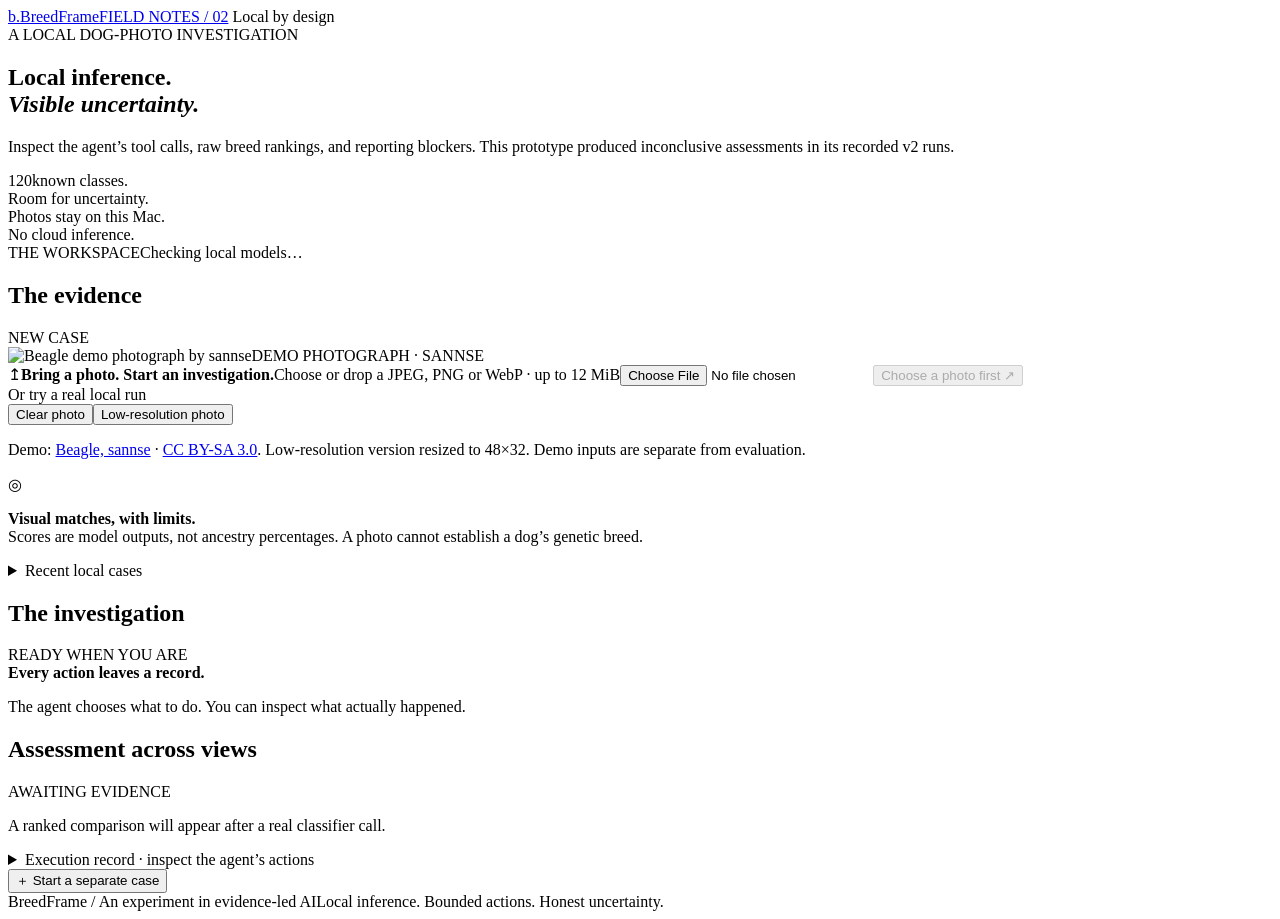
==== breedframe/static/index.html @ 38f60387 "Publish BreedFrame prototype and experimentation findings" ====
<!doctype html>
<html lang="en">
<head>
  <meta charset="utf-8"><meta name="viewport" content="width=device-width, initial-scale=1">
  <title>BreedFrame · A closer look</title>
  <link rel="stylesheet" href="/static/style.css"><script defer src="/static/app.js"></script>
</head>
<body>
  <header class="topbar"><a class="brand" href="/"><span class="brandmark">b.</span>BreedFrame<span class="version">FIELD NOTES / 02</span></a><span class="local-pill"><span class="dot"></span> Local by design</span></header>
  <main>
    <section class="intro"><div><div class="eyebrow">A LOCAL DOG-PHOTO INVESTIGATION</div><h1>Local inference.<br><em>Visible uncertainty.</em></h1><p>Inspect the agent’s tool calls, raw breed rankings, and reporting blockers. This prototype produced inconclusive assessments in its recorded v2 runs.</p></div><div class="intro-note"><span class="note-number">120</span><span>known classes.<br>Room for uncertainty.</span><div class="tiny-rule"></div><span class="small">Photos stay on this Mac.<br>No cloud inference.</span></div></section>
    <div class="workspace-label"><span>THE WORKSPACE</span><span id="runtime">Checking local models…</span></div>
    <div id="error" class="error" role="alert" hidden></div>
    <section class="workspace">
      <aside class="left-column">
        <div class="panel photo-panel"><div class="panel-heading"><h2>The evidence</h2><span class="tag" id="photo-count">NEW CASE</span></div>
          <div id="photo-stage" class="photo-stage"><img src="/api/demo-image" alt="Beagle demo photograph by sannse"><span class="image-caption">DEMO PHOTOGRAPH · SANNSE</span></div>
          <div id="thumbnails" class="thumbnails"></div>
          <form id="upload-form"><label id="drop-zone" class="drop-zone" for="photo-input"><span class="upload-icon">↥</span><strong id="upload-label">Bring a photo. Start an investigation.</strong><span>Choose or drop a JPEG, PNG or WebP · up to 12 MiB</span><input id="photo-input" type="file" accept="image/jpeg,image/png,image/webp"></label><button id="upload-button" class="button primary" type="submit" disabled>Choose a photo first <span>↗</span></button></form>
          <div class="demo-row"><span>Or try a real local run</span><div><button id="demo-clear" class="button small-button">Clear photo</button><button id="demo-small" class="button small-button">Low-resolution photo</button></div></div>
          <button id="demo-resume" class="button primary" hidden>Add the full-resolution demo photo ↗</button><p class="attribution">Demo: <a href="https://commons.wikimedia.org/wiki/File:Beagle_600.jpg" target="_blank" rel="noreferrer">Beagle, sannse</a> · <a href="https://creativecommons.org/licenses/by-sa/3.0/" target="_blank" rel="noreferrer">CC BY-SA 3.0</a>. Low-resolution version resized to 48×32. Demo inputs are separate from evaluation.</p>
        </div>
        <details id="region-editor" class="panel region-editor" hidden><summary>Select a dog region</summary><p>Draw a box around the dog, including its face and body. This is your selection; BreedFrame has no dog detector.</p><canvas id="region-canvas" aria-label="Draw a dog region or enter its bounds below"></canvas><div class="region-fields"><label>Left %<input id="region-left" type="number" min="0" max="100" value="0"></label><label>Top %<input id="region-top" type="number" min="0" max="100" value="0"></label><label>Right %<input id="region-right" type="number" min="0" max="100" value="100"></label><label>Bottom %<input id="region-bottom" type="number" min="0" max="100" value="100"></label></div><button id="region-save" class="button primary">Analyze selected region</button><p id="region-note" class="small">One region per photo. Uses the remaining action budget.</p></details><div class="privacy-note"><span>◎</span><p><strong>Visual matches, with limits.</strong><br>Scores are model outputs, not ancestry percentages. A photo cannot establish a dog’s genetic breed.</p></div>
        <details class="history"><summary>Recent local cases</summary><div id="case-list"></div></details>
      </aside>
      <div class="right-column">
<div class="panel investigation"><div class="panel-heading"><h2>The investigation</h2><span id="status" class="tag">READY WHEN YOU ARE</span></div>
          <div class="status-line"><span id="status-dot" class="large-dot"></span><div><strong id="status-title">Every action leaves a record.</strong><p id="status-detail">The agent chooses what to do. You can inspect what actually happened.</p></div></div>
          </div>
        <div id="request-panel" class="request-panel" hidden><span class="eyebrow">WAITING FOR YOUR INPUT</span><h2>Another view could help.</h2><p id="request-text"></p><p id="request-why"></p><button id="focus-upload" class="button small-button">Choose a follow-up photo ↥</button><span class="small">The case is paused. Prior observations stay with it.</span></div>
        <div class="panel results-panel"><div class="panel-heading"><h2 id="results-title">Assessment across views</h2><span class="tag" id="result-tag">AWAITING EVIDENCE</span></div><p id="report-intro" class="subtle">A ranked comparison will appear after a real classifier call.</p><div id="candidates"></div><div id="comparison-views" class="comparison-views"></div><p id="change" class="change" hidden></p><div id="uncertainty" class="uncertainty" hidden></div><details id="ranking-history" hidden><summary>Ranking history across photos</summary><div id="ranking-rows"></div></details><div id="baseline-area" hidden><button id="baseline-button" class="text-button">Compare with direct classification ↗</button><div id="baseline-result"></div></div></div>
<details id="execution-details" class="execution-details"><summary>Execution record · inspect the agent’s actions</summary>        <div class="panel investigation"><div class="panel-heading"><h2>Action trace</h2></div><div class="flow"><span>OBSERVE</span><b>→</b><span>CHOOSE</span><b>→</b><span>CALL A TOOL</span><b>→</b><span>REASSESS</span></div>
          <div id="trace" class="trace"><div class="empty-trace"><span>01</span><div><strong>Your investigation begins with a photo.</strong><p>Tool results will appear here as the local agent works. No prerecorded activity.</p></div></div></div>
          <div class="trace-footer"><span id="budget">Up to 6 actions per photo</span><span id="duration">Qwen3 4B + ViT</span></div>
        </div>
</details>
        <div class="panel management"><button id="cancel-case" class="button small-button" hidden>Cancel investigation</button><button id="retry-case" class="button small-button" hidden>Retry remaining actions</button><button id="finish-partial" class="button small-button" hidden>I can’t provide another photo</button><a id="report-export" class="text-button" hidden>Download assessment ↓</a><button id="delete-case" class="text-button" hidden>Delete this case</button><p id="cancel-note" class="small" hidden>Cancellation waits for the current bounded call to return. Completed observations stay in the case.</p></div><div class="case-controls"><button id="new-case" class="text-button">＋ Start a separate case</button><a id="export" class="text-button" hidden>Open execution record ↗</a></div>
      </div>
    </section>
    <footer><span>BreedFrame / An experiment in evidence-led AI</span><span>Local inference. Bounded actions. Honest uncertainty.</span></footer>
  </main>
</body>
</html>
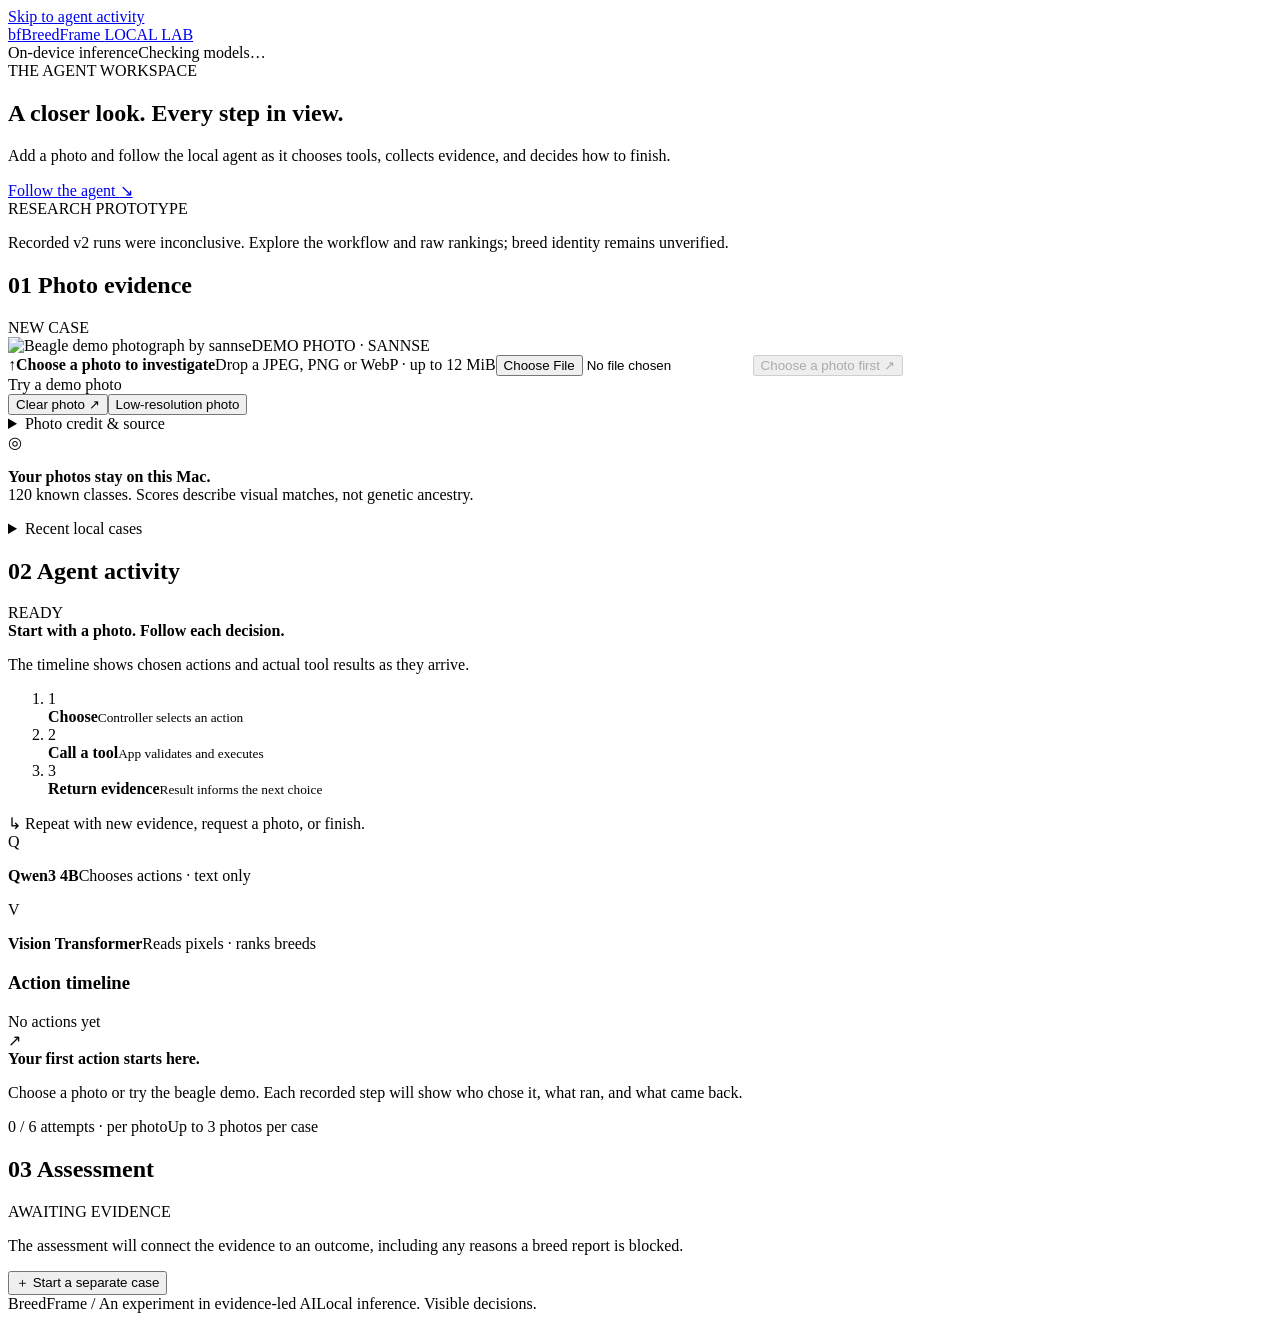
==== commit 6754ba46: "Restore classifier inference and refresh the agent workspace" ====
--- a/breedframe/static/index.html
+++ b/breedframe/static/index.html
@@ -1,43 +1,80 @@
 <!doctype html>
 <html lang="en">
 <head>
-  <meta charset="utf-8"><meta name="viewport" content="width=device-width, initial-scale=1">
-  <title>BreedFrame · A closer look</title>
-  <link rel="stylesheet" href="/static/style.css"><script defer src="/static/app.js"></script>
+  <meta charset="utf-8">
+  <meta name="viewport" content="width=device-width, initial-scale=1">
+  <meta name="theme-color" content="#f4f6fb">
+  <title>BreedFrame · Local agent workspace</title>
+  <link rel="stylesheet" href="/static/style.css">
+  <script defer src="/static/agent-flow.js"></script>
+  <script defer src="/static/app.js"></script>
 </head>
 <body>
-  <header class="topbar"><a class="brand" href="/"><span class="brandmark">b.</span>BreedFrame<span class="version">FIELD NOTES / 02</span></a><span class="local-pill"><span class="dot"></span> Local by design</span></header>
+  <a class="skip-link agent-jump" href="#agent-workspace">Skip to agent activity</a>
+  <header class="topbar">
+    <a class="brand" href="/" aria-label="BreedFrame home"><span class="brandmark" aria-hidden="true">b<span>f</span></span>BreedFrame <span class="version">LOCAL LAB</span></a>
+    <div class="header-meta"><span class="local-pill"><span class="dot"></span> On-device inference</span><span id="runtime" role="status">Checking models…</span></div>
+  </header>
   <main>
-    <section class="intro"><div><div class="eyebrow">A LOCAL DOG-PHOTO INVESTIGATION</div><h1>Local inference.<br><em>Visible uncertainty.</em></h1><p>Inspect the agent’s tool calls, raw breed rankings, and reporting blockers. This prototype produced inconclusive assessments in its recorded v2 runs.</p></div><div class="intro-note"><span class="note-number">120</span><span>known classes.<br>Room for uncertainty.</span><div class="tiny-rule"></div><span class="small">Photos stay on this Mac.<br>No cloud inference.</span></div></section>
-    <div class="workspace-label"><span>THE WORKSPACE</span><span id="runtime">Checking local models…</span></div>
+    <section class="intro">
+      <div><div class="eyebrow">THE AGENT WORKSPACE</div><h1>A closer look.<span> Every step in view.</span></h1><p>Add a photo and follow the local agent as it chooses tools, collects evidence, and decides how to finish.</p></div>
+      <a class="intro-link agent-jump" href="#agent-workspace">Follow the agent <span aria-hidden="true">↘</span></a>
+    </section>
+    <div class="prototype-note"><span class="tag">RESEARCH PROTOTYPE</span><p>Recorded v2 runs were inconclusive. Explore the workflow and raw rankings; breed identity remains unverified.</p></div>
     <div id="error" class="error" role="alert" hidden></div>
-    <section class="workspace">
+    <section class="workspace" aria-label="Photo investigation">
       <aside class="left-column">
-        <div class="panel photo-panel"><div class="panel-heading"><h2>The evidence</h2><span class="tag" id="photo-count">NEW CASE</span></div>
-          <div id="photo-stage" class="photo-stage"><img src="/api/demo-image" alt="Beagle demo photograph by sannse"><span class="image-caption">DEMO PHOTOGRAPH · SANNSE</span></div>
-          <div id="thumbnails" class="thumbnails"></div>
-          <form id="upload-form"><label id="drop-zone" class="drop-zone" for="photo-input"><span class="upload-icon">↥</span><strong id="upload-label">Bring a photo. Start an investigation.</strong><span>Choose or drop a JPEG, PNG or WebP · up to 12 MiB</span><input id="photo-input" type="file" accept="image/jpeg,image/png,image/webp"></label><button id="upload-button" class="button primary" type="submit" disabled>Choose a photo first <span>↗</span></button></form>
-          <div class="demo-row"><span>Or try a real local run</span><div><button id="demo-clear" class="button small-button">Clear photo</button><button id="demo-small" class="button small-button">Low-resolution photo</button></div></div>
-          <button id="demo-resume" class="button primary" hidden>Add the full-resolution demo photo ↗</button><p class="attribution">Demo: <a href="https://commons.wikimedia.org/wiki/File:Beagle_600.jpg" target="_blank" rel="noreferrer">Beagle, sannse</a> · <a href="https://creativecommons.org/licenses/by-sa/3.0/" target="_blank" rel="noreferrer">CC BY-SA 3.0</a>. Low-resolution version resized to 48×32. Demo inputs are separate from evaluation.</p>
+        <div class="panel photo-panel">
+          <div class="panel-heading"><h2><span class="section-number">01</span> Photo evidence</h2><span class="tag" id="photo-count">NEW CASE</span></div>
+          <div id="photo-stage" class="photo-stage"><img src="/api/demo-image" alt="Beagle demo photograph by sannse"><span class="image-caption">DEMO PHOTO · SANNSE</span></div>
+          <div id="thumbnails" class="thumbnails" aria-label="Case photos"></div>
+          <form id="upload-form">
+            <label id="drop-zone" class="drop-zone" for="photo-input"><span class="upload-icon" aria-hidden="true">↑</span><strong id="upload-label">Choose a photo to investigate</strong><span>Drop a JPEG, PNG or WebP · up to 12 MiB</span><input id="photo-input" type="file" accept="image/jpeg,image/png,image/webp"></label>
+            <button id="upload-button" class="button primary" type="submit" disabled>Choose a photo first <span aria-hidden="true">↗</span></button>
+          </form>
+          <div class="demo-row"><span>Try a demo photo</span><div><button id="demo-clear" class="button small-button">Clear photo <span aria-hidden="true">↗</span></button><button id="demo-small" class="button small-button">Low-resolution photo</button></div></div>
+          <button id="demo-resume" class="button primary" hidden>Add the full-resolution demo photo ↗</button>
+          <details class="photo-credits"><summary>Photo credit &amp; source</summary><p class="attribution">Demo: <a href="https://commons.wikimedia.org/wiki/File:Beagle_600.jpg" target="_blank" rel="noreferrer">Beagle, sannse</a> · <a href="https://creativecommons.org/licenses/by-sa/3.0/" target="_blank" rel="noreferrer">CC BY-SA 3.0</a>. Low-resolution version resized to 48×32. Demo inputs are separate from evaluation.</p></details>
         </div>
-        <details id="region-editor" class="panel region-editor" hidden><summary>Select a dog region</summary><p>Draw a box around the dog, including its face and body. This is your selection; BreedFrame has no dog detector.</p><canvas id="region-canvas" aria-label="Draw a dog region or enter its bounds below"></canvas><div class="region-fields"><label>Left %<input id="region-left" type="number" min="0" max="100" value="0"></label><label>Top %<input id="region-top" type="number" min="0" max="100" value="0"></label><label>Right %<input id="region-right" type="number" min="0" max="100" value="100"></label><label>Bottom %<input id="region-bottom" type="number" min="0" max="100" value="100"></label></div><button id="region-save" class="button primary">Analyze selected region</button><p id="region-note" class="small">One region per photo. Uses the remaining action budget.</p></details><div class="privacy-note"><span>◎</span><p><strong>Visual matches, with limits.</strong><br>Scores are model outputs, not ancestry percentages. A photo cannot establish a dog’s genetic breed.</p></div>
+        <details id="region-editor" class="panel region-editor" hidden>
+          <summary>Select a dog region</summary><p>Draw a box around the dog, including its face and body. This is your selection; BreedFrame has no dog detector.</p>
+          <canvas id="region-canvas" aria-label="Draw a dog region or enter its bounds below"></canvas>
+          <div class="region-fields"><label>Left %<input id="region-left" type="number" min="0" max="100" value="0"></label><label>Top %<input id="region-top" type="number" min="0" max="100" value="0"></label><label>Right %<input id="region-right" type="number" min="0" max="100" value="100"></label><label>Bottom %<input id="region-bottom" type="number" min="0" max="100" value="100"></label></div>
+          <button id="region-save" class="button primary">Analyze selected region</button><p id="region-note" class="small">One region per photo. Uses the remaining action budget.</p>
+        </details>
+        <div class="privacy-note"><span aria-hidden="true">◎</span><p><strong>Your photos stay on this Mac.</strong><br>120 known classes. Scores describe visual matches, not genetic ancestry.</p></div>
         <details class="history"><summary>Recent local cases</summary><div id="case-list"></div></details>
       </aside>
       <div class="right-column">
-<div class="panel investigation"><div class="panel-heading"><h2>The investigation</h2><span id="status" class="tag">READY WHEN YOU ARE</span></div>
-          <div class="status-line"><span id="status-dot" class="large-dot"></span><div><strong id="status-title">Every action leaves a record.</strong><p id="status-detail">The agent chooses what to do. You can inspect what actually happened.</p></div></div>
+        <section id="agent-workspace" class="panel agent-panel" aria-labelledby="agent-title" tabindex="-1">
+          <div class="agent-overview">
+            <div class="panel-heading"><h2 id="agent-title"><span class="section-number">02</span> Agent activity</h2><span id="status" class="tag">READY</span></div>
+            <div class="status-line" role="status" aria-live="polite" aria-atomic="true"><span id="status-dot" class="large-dot"></span><div><strong id="status-title">Start with a photo. Follow each decision.</strong><p id="status-detail">The timeline shows chosen actions and actual tool results as they arrive.</p></div></div>
+            <ol class="agent-flow" aria-label="Agent loop, repeats after each tool result">
+              <li id="flow-choose"><span class="flow-index">1</span><div><strong>Choose</strong><small>Controller selects an action</small></div></li>
+              <li id="flow-execute"><span class="flow-index">2</span><div><strong>Call a tool</strong><small>App validates and executes</small></div></li>
+              <li id="flow-review"><span class="flow-index">3</span><div><strong>Return evidence</strong><small>Result informs the next choice</small></div></li>
+            </ol>
+            <div class="loop-note"><span aria-hidden="true">↳</span> Repeat with new evidence, request a photo, or finish.</div>
           </div>
-        <div id="request-panel" class="request-panel" hidden><span class="eyebrow">WAITING FOR YOUR INPUT</span><h2>Another view could help.</h2><p id="request-text"></p><p id="request-why"></p><button id="focus-upload" class="button small-button">Choose a follow-up photo ↥</button><span class="small">The case is paused. Prior observations stay with it.</span></div>
-        <div class="panel results-panel"><div class="panel-heading"><h2 id="results-title">Assessment across views</h2><span class="tag" id="result-tag">AWAITING EVIDENCE</span></div><p id="report-intro" class="subtle">A ranked comparison will appear after a real classifier call.</p><div id="candidates"></div><div id="comparison-views" class="comparison-views"></div><p id="change" class="change" hidden></p><div id="uncertainty" class="uncertainty" hidden></div><details id="ranking-history" hidden><summary>Ranking history across photos</summary><div id="ranking-rows"></div></details><div id="baseline-area" hidden><button id="baseline-button" class="text-button">Compare with direct classification ↗</button><div id="baseline-result"></div></div></div>
-<details id="execution-details" class="execution-details"><summary>Execution record · inspect the agent’s actions</summary>        <div class="panel investigation"><div class="panel-heading"><h2>Action trace</h2></div><div class="flow"><span>OBSERVE</span><b>→</b><span>CHOOSE</span><b>→</b><span>CALL A TOOL</span><b>→</b><span>REASSESS</span></div>
-          <div id="trace" class="trace"><div class="empty-trace"><span>01</span><div><strong>Your investigation begins with a photo.</strong><p>Tool results will appear here as the local agent works. No prerecorded activity.</p></div></div></div>
-          <div class="trace-footer"><span id="budget">Up to 6 actions per photo</span><span id="duration">Qwen3 4B + ViT</span></div>
-        </div>
-</details>
-        <div class="panel management"><button id="cancel-case" class="button small-button" hidden>Cancel investigation</button><button id="retry-case" class="button small-button" hidden>Retry remaining actions</button><button id="finish-partial" class="button small-button" hidden>I can’t provide another photo</button><a id="report-export" class="text-button" hidden>Download assessment ↓</a><button id="delete-case" class="text-button" hidden>Delete this case</button><p id="cancel-note" class="small" hidden>Cancellation waits for the current bounded call to return. Completed observations stay in the case.</p></div><div class="case-controls"><button id="new-case" class="text-button">＋ Start a separate case</button><a id="export" class="text-button" hidden>Open execution record ↗</a></div>
+          <div class="model-roles"><div><span class="role-icon" aria-hidden="true">Q</span><p><strong id="controller-name">Qwen3 4B</strong><span>Chooses actions · text only</span></p></div><div><span class="role-icon vision" aria-hidden="true">V</span><p><strong>Vision Transformer</strong><span>Reads pixels · ranks breeds</span></p></div></div>
+          <div class="activity-heading"><h3>Action timeline</h3><span id="activity-count">No actions yet</span></div>
+          <div id="trace" class="trace" role="region" aria-label="Recorded agent actions" tabindex="0"><div class="empty-trace"><span class="empty-icon" aria-hidden="true">↗</span><div><strong>Your first action starts here.</strong><p>Choose a photo or try the beagle demo. Each recorded step will show who chose it, what ran, and what came back.</p></div></div></div>
+          <div class="trace-footer"><span id="budget">0 / 6 attempts · per photo</span><span id="duration">Up to 3 photos per case</span></div>
+        </section>
+        <div id="request-panel" class="request-panel" hidden><span class="eyebrow">YOUR TURN</span><h2>Another view could help.</h2><p id="request-text"></p><p id="request-why"></p><button id="focus-upload" class="button small-button">Choose a follow-up photo ↥</button><span class="small">The case is paused. Prior observations stay with it.</span></div>
+        <section class="panel results-panel" aria-labelledby="results-title">
+          <div class="panel-heading"><h2 id="results-title"><span class="section-number">03</span> Assessment</h2><span class="tag" id="result-tag">AWAITING EVIDENCE</span></div>
+          <p id="report-intro" class="subtle">The assessment will connect the evidence to an outcome, including any reasons a breed report is blocked.</p>
+          <div id="candidates"></div><div id="comparison-views" class="comparison-views"></div><p id="change" class="change" hidden></p><div id="uncertainty" class="uncertainty" hidden></div>
+          <details id="ranking-history" hidden><summary>Ranking history across photos</summary><div id="ranking-rows"></div></details>
+          <div id="baseline-area" hidden><button id="baseline-button" class="text-button">Compare with direct classification ↗</button><div id="baseline-result"></div></div>
+        </section>
+        <div class="panel management" id="case-management" hidden><button id="cancel-case" class="button small-button" hidden>Cancel investigation</button><button id="retry-case" class="button small-button" hidden>Retry remaining actions</button><button id="finish-partial" class="button small-button" hidden>I can’t provide another photo</button><a id="report-export" class="text-button" hidden>Download assessment ↓</a><button id="delete-case" class="text-button" hidden>Delete this case</button><p id="cancel-note" class="small" hidden>Cancellation waits for the current bounded call to return. Completed observations stay in the case.</p></div>
+        <div class="case-controls"><button id="new-case" class="text-button">＋ Start a separate case</button><a id="export" class="text-button" hidden>Open execution record ↗</a></div>
       </div>
     </section>
-    <footer><span>BreedFrame / An experiment in evidence-led AI</span><span>Local inference. Bounded actions. Honest uncertainty.</span></footer>
+    <footer><span>BreedFrame <span class="footer-divider">/</span> An experiment in evidence-led AI</span><span>Local inference. Visible decisions.</span></footer>
   </main>
 </body>
 </html>
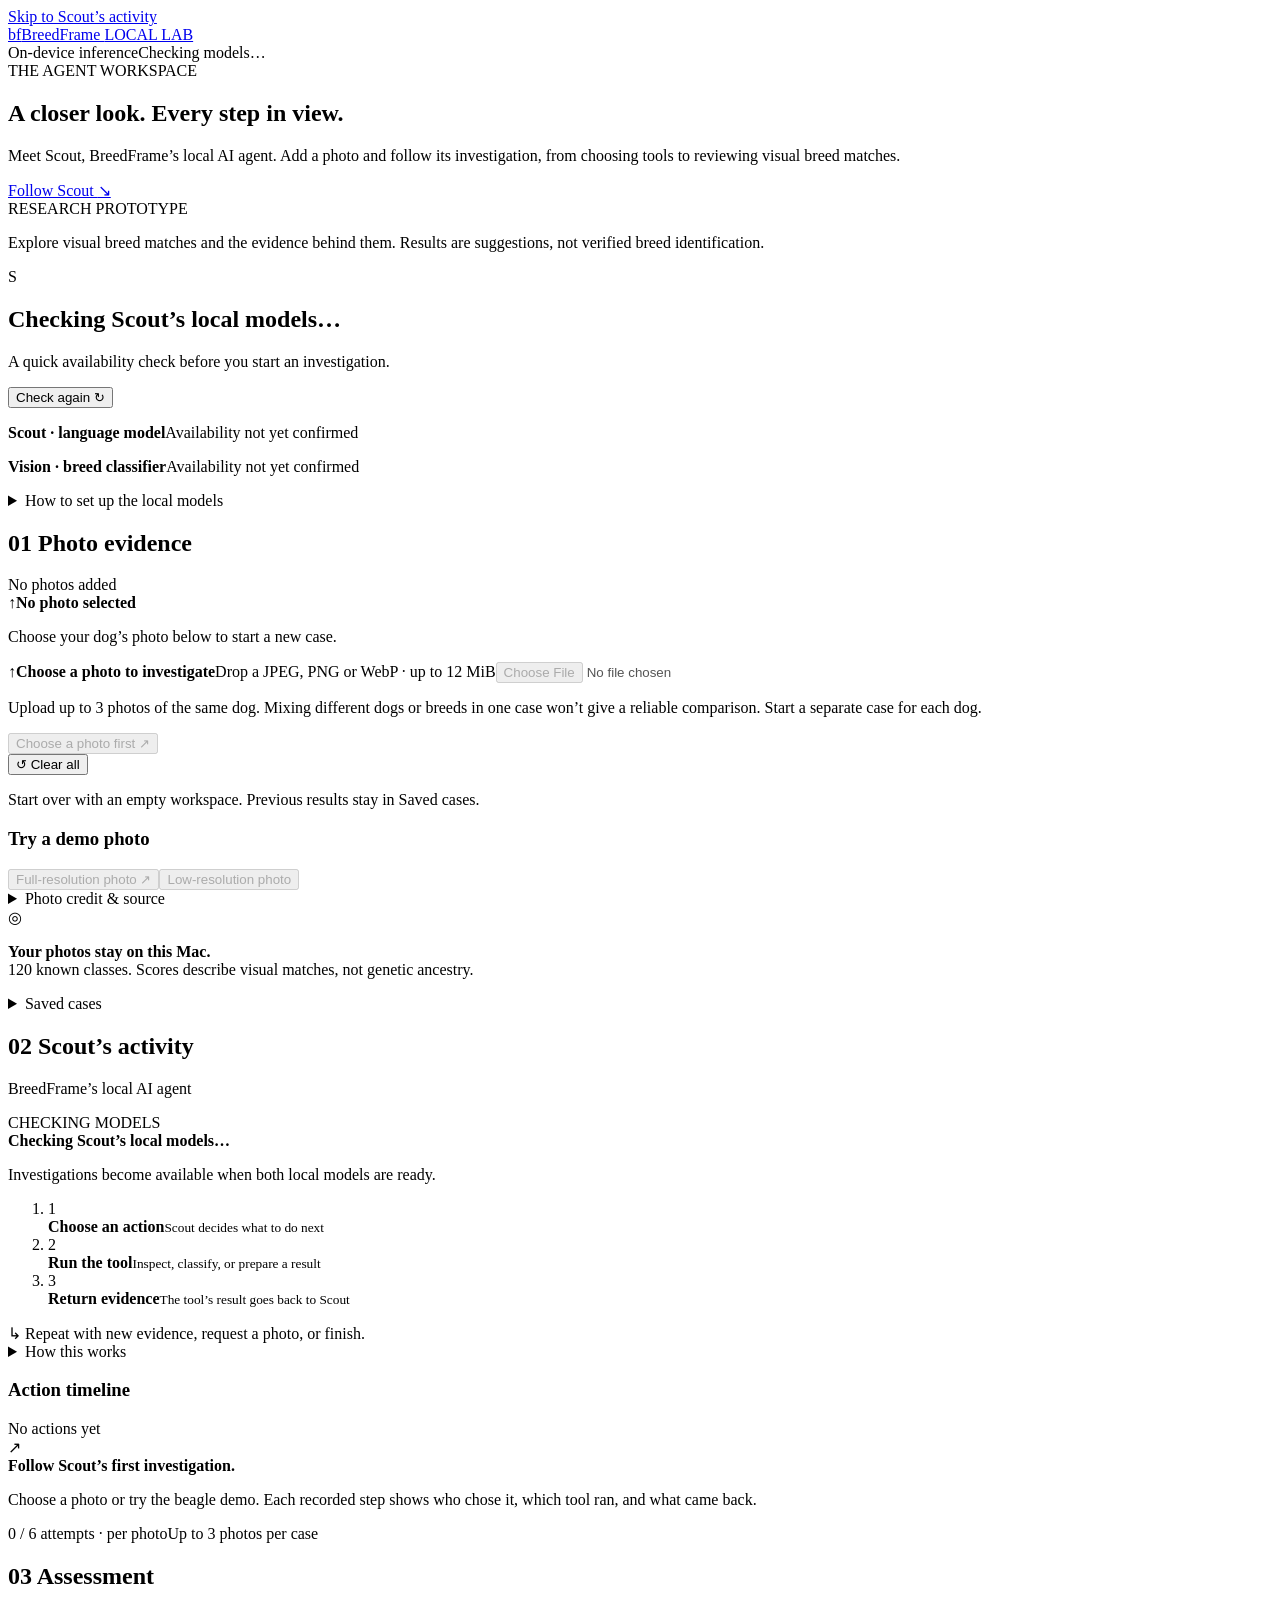
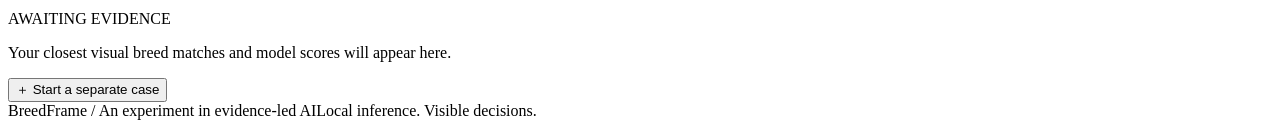
==== commit 1f963662: "Improve Scout workspace, model readiness, and architecture docs" ====
--- a/breedframe/static/index.html
+++ b/breedframe/static/index.html
@@ -10,67 +10,92 @@
   <script defer src="/static/app.js"></script>
 </head>
 <body>
-  <a class="skip-link agent-jump" href="#agent-workspace">Skip to agent activity</a>
+  <a class="skip-link agent-jump" href="#agent-workspace">Skip to Scout’s activity</a>
   <header class="topbar">
     <a class="brand" href="/" aria-label="BreedFrame home"><span class="brandmark" aria-hidden="true">b<span>f</span></span>BreedFrame <span class="version">LOCAL LAB</span></a>
     <div class="header-meta"><span class="local-pill"><span class="dot"></span> On-device inference</span><span id="runtime" role="status">Checking models…</span></div>
   </header>
   <main>
     <section class="intro">
-      <div><div class="eyebrow">THE AGENT WORKSPACE</div><h1>A closer look.<span> Every step in view.</span></h1><p>Add a photo and follow the local agent as it chooses tools, collects evidence, and decides how to finish.</p></div>
-      <a class="intro-link agent-jump" href="#agent-workspace">Follow the agent <span aria-hidden="true">↘</span></a>
+      <div><div class="eyebrow">THE AGENT WORKSPACE</div><h1>A closer look.<span> Every step in view.</span></h1><p>Meet Scout, BreedFrame’s local AI agent. Add a photo and follow its investigation, from choosing tools to reviewing visual breed matches.</p></div>
+      <a class="intro-link agent-jump" href="#agent-workspace">Follow Scout <span aria-hidden="true">↘</span></a>
     </section>
-    <div class="prototype-note"><span class="tag">RESEARCH PROTOTYPE</span><p>Recorded v2 runs were inconclusive. Explore the workflow and raw rankings; breed identity remains unverified.</p></div>
+    <div class="prototype-note"><span class="tag">RESEARCH PROTOTYPE</span><p>Explore visual breed matches and the evidence behind them. Results are suggestions, not verified breed identification.</p></div>
+    <section id="model-readiness" class="model-readiness" aria-labelledby="readiness-title">
+      <div class="readiness-heading"><span class="setup-icon" aria-hidden="true">S</span><div role="status" aria-live="polite" aria-atomic="true"><h2 id="readiness-title">Checking Scout’s local models…</h2><p id="readiness-detail">A quick availability check before you start an investigation.</p></div><button id="check-models" class="button small-button" type="button">Check again ↻</button></div>
+      <div class="readiness-models"><p><strong>Scout · language model</strong><span id="controller-status">Availability not yet confirmed</span></p><p><strong>Vision · breed classifier</strong><span id="classifier-status">Availability not yet confirmed</span></p></div>
+      <details class="setup-steps"><summary>How to set up the local models</summary><p>On an Apple Silicon Mac with Python 3.11 and uv installed, open a terminal in the BreedFrame repository and run:</p><pre><code>sh scripts/setup.sh
+sh scripts/start.sh</code></pre><p>First-time setup needs internet access and several GB of disk space. It downloads both models. Keep the startup terminal running while using Scout, then choose <strong>Check again</strong>.</p><p>Already set up? Run <code>sh scripts/start.sh</code>. If another Ollama server is using port 11434, stop it from its own terminal before retrying setup. The repository’s <code>docs/setup.md</code> has troubleshooting steps.</p></details>
+    </section>
     <div id="error" class="error" role="alert" hidden></div>
+    <aside id="live-progress" class="live-progress" aria-label="Investigation in progress" hidden>
+      <span class="live-orbit" aria-hidden="true"><span></span></span>
+      <div class="live-copy"><span id="live-badge" class="live-badge">SCOUT WORKING</span><strong id="live-title"></strong><span id="live-meta"></span></div>
+      <a class="agent-jump live-link" href="#agent-workspace">View activity <span aria-hidden="true">↗</span></a>
+      <div class="live-track" aria-hidden="true"><span></span></div>
+    </aside>
     <section class="workspace" aria-label="Photo investigation">
       <aside class="left-column">
         <div class="panel photo-panel">
-          <div class="panel-heading"><h2><span class="section-number">01</span> Photo evidence</h2><span class="tag" id="photo-count">NEW CASE</span></div>
-          <div id="photo-stage" class="photo-stage"><img src="/api/demo-image" alt="Beagle demo photograph by sannse"><span class="image-caption">DEMO PHOTO · SANNSE</span></div>
+          <div class="panel-heading"><h2><span class="section-number">01</span> Photo evidence</h2><span class="tag" id="photo-count">No photos added</span></div>
+          <div id="photo-stage" class="photo-stage"><div class="empty-photo"><span aria-hidden="true">↑</span><strong>No photo selected</strong><p>Choose your dog’s photo below to start a new case.</p></div></div>
           <div id="thumbnails" class="thumbnails" aria-label="Case photos"></div>
           <form id="upload-form">
-            <label id="drop-zone" class="drop-zone" for="photo-input"><span class="upload-icon" aria-hidden="true">↑</span><strong id="upload-label">Choose a photo to investigate</strong><span>Drop a JPEG, PNG or WebP · up to 12 MiB</span><input id="photo-input" type="file" accept="image/jpeg,image/png,image/webp"></label>
+            <label id="drop-zone" class="drop-zone" for="photo-input"><span class="upload-icon" aria-hidden="true">↑</span><strong id="upload-label">Choose a photo to investigate</strong><span>Drop a JPEG, PNG or WebP · up to 12 MiB</span><input id="photo-input" disabled type="file" accept="image/jpeg,image/png,image/webp" aria-describedby="photo-limit"></label>
+            <p id="photo-limit" class="small">Upload up to 3 photos of the same dog. Mixing different dogs or breeds in one case won’t give a reliable comparison. Start a separate case for each dog.</p>
             <button id="upload-button" class="button primary" type="submit" disabled>Choose a photo first <span aria-hidden="true">↗</span></button>
           </form>
-          <div class="demo-row"><span>Try a demo photo</span><div><button id="demo-clear" class="button small-button">Clear photo <span aria-hidden="true">↗</span></button><button id="demo-small" class="button small-button">Low-resolution photo</button></div></div>
-          <button id="demo-resume" class="button primary" hidden>Add the full-resolution demo photo ↗</button>
+          <div class="reset-row"><button id="clear-all" class="button small-button" type="button" aria-describedby="reset-note">↺ Clear all</button><p id="reset-note">Start over with an empty workspace. Previous results stay in Saved cases.</p></div>
+          <section class="demo-row" aria-labelledby="demo-title"><h3 id="demo-title">Try a demo photo</h3><div><button id="demo-clear" disabled class="button small-button">Full-resolution photo <span aria-hidden="true">↗</span></button><button id="demo-small" disabled class="button small-button">Low-resolution photo</button></div></section>
+          <button id="demo-resume" disabled class="button primary" hidden>Add the full-resolution demo photo ↗</button>
           <details class="photo-credits"><summary>Photo credit &amp; source</summary><p class="attribution">Demo: <a href="https://commons.wikimedia.org/wiki/File:Beagle_600.jpg" target="_blank" rel="noreferrer">Beagle, sannse</a> · <a href="https://creativecommons.org/licenses/by-sa/3.0/" target="_blank" rel="noreferrer">CC BY-SA 3.0</a>. Low-resolution version resized to 48×32. Demo inputs are separate from evaluation.</p></details>
         </div>
         <details id="region-editor" class="panel region-editor" hidden>
           <summary>Select a dog region</summary><p>Draw a box around the dog, including its face and body. This is your selection; BreedFrame has no dog detector.</p>
           <canvas id="region-canvas" aria-label="Draw a dog region or enter its bounds below"></canvas>
           <div class="region-fields"><label>Left %<input id="region-left" type="number" min="0" max="100" value="0"></label><label>Top %<input id="region-top" type="number" min="0" max="100" value="0"></label><label>Right %<input id="region-right" type="number" min="0" max="100" value="100"></label><label>Bottom %<input id="region-bottom" type="number" min="0" max="100" value="100"></label></div>
-          <button id="region-save" class="button primary">Analyze selected region</button><p id="region-note" class="small">One region per photo. Uses the remaining action budget.</p>
+          <button id="region-save" disabled class="button primary">Analyze selected region</button><p id="region-note" class="small">One region per photo. Uses the remaining action budget.</p>
         </details>
         <div class="privacy-note"><span aria-hidden="true">◎</span><p><strong>Your photos stay on this Mac.</strong><br>120 known classes. Scores describe visual matches, not genetic ancestry.</p></div>
-        <details class="history"><summary>Recent local cases</summary><div id="case-list"></div></details>
+        <details id="saved-cases" class="history"><summary>Saved cases</summary><div class="history-actions"><button id="clear-cases" class="text-button" type="button" aria-describedby="clear-cases-note" disabled>Clear saved cases</button><p id="clear-cases-note" class="small">Permanently deletes all saved cases, including their photos and reports.</p></div><p id="clear-cases-status" class="small" role="status" hidden></p><div id="case-list"></div></details>
       </aside>
       <div class="right-column">
         <section id="agent-workspace" class="panel agent-panel" aria-labelledby="agent-title" tabindex="-1">
           <div class="agent-overview">
-            <div class="panel-heading"><h2 id="agent-title"><span class="section-number">02</span> Agent activity</h2><span id="status" class="tag">READY</span></div>
-            <div class="status-line" role="status" aria-live="polite" aria-atomic="true"><span id="status-dot" class="large-dot"></span><div><strong id="status-title">Start with a photo. Follow each decision.</strong><p id="status-detail">The timeline shows chosen actions and actual tool results as they arrive.</p></div></div>
+            <div class="panel-heading"><div><h2 id="agent-title"><span class="section-number">02</span> Scout’s activity</h2><p class="scout-subtitle">BreedFrame’s local AI agent</p></div><span id="status" class="tag">CHECKING MODELS</span></div>
+            <div class="status-line" role="status" aria-live="polite" aria-atomic="true"><span id="status-dot" class="large-dot" aria-hidden="true"></span><div><span id="current-step-label" class="current-step-label" hidden>CURRENT ACTIVITY</span><strong id="status-title">Checking Scout’s local models…</strong><p id="status-detail">Investigations become available when both local models are ready.</p></div></div>
             <ol class="agent-flow" aria-label="Agent loop, repeats after each tool result">
-              <li id="flow-choose"><span class="flow-index">1</span><div><strong>Choose</strong><small>Controller selects an action</small></div></li>
-              <li id="flow-execute"><span class="flow-index">2</span><div><strong>Call a tool</strong><small>App validates and executes</small></div></li>
-              <li id="flow-review"><span class="flow-index">3</span><div><strong>Return evidence</strong><small>Result informs the next choice</small></div></li>
+              <li id="flow-choose"><span class="flow-index">1</span><div><strong>Choose an action</strong><small>Scout decides what to do next</small><span id="flow-choose-state" class="flow-state" hidden></span></div></li>
+              <li id="flow-execute"><span class="flow-index">2</span><div><strong>Run the tool</strong><small>Inspect, classify, or prepare a result</small><span id="flow-execute-state" class="flow-state" hidden></span></div></li>
+              <li id="flow-review"><span class="flow-index">3</span><div><strong>Return evidence</strong><small>The tool’s result goes back to Scout</small><span id="flow-review-state" class="flow-state" hidden></span></div></li>
             </ol>
             <div class="loop-note"><span aria-hidden="true">↳</span> Repeat with new evidence, request a photo, or finish.</div>
+            <div id="latest-evidence" class="latest-evidence" hidden><span aria-hidden="true">✓</span><span id="latest-evidence-text"></span></div>
           </div>
-          <div class="model-roles"><div><span class="role-icon" aria-hidden="true">Q</span><p><strong id="controller-name">Qwen3 4B</strong><span>Chooses actions · text only</span></p></div><div><span class="role-icon vision" aria-hidden="true">V</span><p><strong>Vision Transformer</strong><span>Reads pixels · ranks breeds</span></p></div></div>
+          <details class="how-it-works"><summary>How this works</summary>
+            <p class="how-intro">Scout coordinates the investigation. Separate tools check image quality, analyze pixels, and assemble the assessment. All of this runs on this Mac.</p>
+            <div class="model-roles">
+              <div><span class="role-icon" aria-hidden="true">S</span><p><strong>Scout · chooses the next step</strong><span>A language model reads recorded measurements and rankings to choose an action. Scout does not see the photo itself.</span></p></div>
+              <div><span class="role-icon" aria-hidden="true">Q</span><p><strong>Image checks · measure quality</strong><span>Pixel calculations measure size, brightness, and detail. These checks don’t identify a dog or its breed.</span></p></div>
+              <div><span class="role-icon vision" aria-hidden="true">V</span><p><strong>Vision model · compares breeds</strong><span>A Vision Transformer reads the photo or your selected region and ranks visual matches across 120 breed classes.</span></p></div>
+              <div><span class="role-icon vision" aria-hidden="true">R</span><p><strong>Assessment · presents the evidence</strong><span>BreedFrame assembles recorded rankings and notes. Model scores describe visual matches; they aren’t calibrated probabilities of breed identity.</span></p></div>
+            </div>
+            <p class="model-detail">Controller model: <span id="controller-name">Checking local model…</span>. Each timeline entry’s “Inspect input &amp; result” shows its recorded inputs, outputs, and model metadata.</p>
+          </details>
           <div class="activity-heading"><h3>Action timeline</h3><span id="activity-count">No actions yet</span></div>
-          <div id="trace" class="trace" role="region" aria-label="Recorded agent actions" tabindex="0"><div class="empty-trace"><span class="empty-icon" aria-hidden="true">↗</span><div><strong>Your first action starts here.</strong><p>Choose a photo or try the beagle demo. Each recorded step will show who chose it, what ran, and what came back.</p></div></div></div>
+          <div id="trace" class="trace" role="region" aria-label="Recorded investigation actions" tabindex="0"><div class="empty-trace"><span class="empty-icon" aria-hidden="true">↗</span><div><strong>Follow Scout’s first investigation.</strong><p>Choose a photo or try the beagle demo. Each recorded step shows who chose it, which tool ran, and what came back.</p></div></div></div>
           <div class="trace-footer"><span id="budget">0 / 6 attempts · per photo</span><span id="duration">Up to 3 photos per case</span></div>
         </section>
-        <div id="request-panel" class="request-panel" hidden><span class="eyebrow">YOUR TURN</span><h2>Another view could help.</h2><p id="request-text"></p><p id="request-why"></p><button id="focus-upload" class="button small-button">Choose a follow-up photo ↥</button><span class="small">The case is paused. Prior observations stay with it.</span></div>
+        <div id="request-panel" class="request-panel" hidden><span class="eyebrow">YOUR TURN</span><h2>Another view could help.</h2><p id="request-text"></p><p id="request-why"></p><button id="focus-upload" disabled class="button small-button">Choose a follow-up photo ↥</button><span class="small">The case is paused. Prior observations stay with it.</span></div>
         <section class="panel results-panel" aria-labelledby="results-title">
           <div class="panel-heading"><h2 id="results-title"><span class="section-number">03</span> Assessment</h2><span class="tag" id="result-tag">AWAITING EVIDENCE</span></div>
-          <p id="report-intro" class="subtle">The assessment will connect the evidence to an outcome, including any reasons a breed report is blocked.</p>
-          <div id="candidates"></div><div id="comparison-views" class="comparison-views"></div><p id="change" class="change" hidden></p><div id="uncertainty" class="uncertainty" hidden></div>
+          <p id="report-intro" class="subtle">Your closest visual breed matches and model scores will appear here.</p>
+          <div id="match-summary" class="match-summary" hidden><h3 id="match-title"></h3><p id="match-score" class="match-score"></p><p id="match-context"></p><p id="match-source" class="small"></p><p id="score-note" class="small"></p></div>
+          <div id="candidates"></div><div id="comparison-views" class="comparison-views"></div><p id="change" class="change" hidden></p><details id="assessment-notes" class="assessment-notes" hidden><summary>Notes and assessment details</summary><div id="uncertainty" class="uncertainty" hidden></div></details>
           <details id="ranking-history" hidden><summary>Ranking history across photos</summary><div id="ranking-rows"></div></details>
-          <div id="baseline-area" hidden><button id="baseline-button" class="text-button">Compare with direct classification ↗</button><div id="baseline-result"></div></div>
+          <div id="baseline-area" hidden><button id="baseline-button" disabled class="text-button">Compare with direct classification ↗</button><div id="baseline-result"></div></div>
         </section>
-        <div class="panel management" id="case-management" hidden><button id="cancel-case" class="button small-button" hidden>Cancel investigation</button><button id="retry-case" class="button small-button" hidden>Retry remaining actions</button><button id="finish-partial" class="button small-button" hidden>I can’t provide another photo</button><a id="report-export" class="text-button" hidden>Download assessment ↓</a><button id="delete-case" class="text-button" hidden>Delete this case</button><p id="cancel-note" class="small" hidden>Cancellation waits for the current bounded call to return. Completed observations stay in the case.</p></div>
+        <div class="panel management" id="case-management" hidden><button id="cancel-case" class="button small-button" hidden>Cancel investigation</button><button id="retry-case" disabled class="button small-button" hidden>Retry remaining actions</button><button id="finish-partial" class="button small-button" hidden>I can’t provide another photo</button><a id="report-export" class="text-button" hidden>Download assessment ↓</a><button id="delete-case" class="text-button" hidden>Delete this case</button><p id="cancel-note" class="small" hidden>Cancellation waits for the current bounded call to return. Completed observations stay in the case.</p></div>
         <div class="case-controls"><button id="new-case" class="text-button">＋ Start a separate case</button><a id="export" class="text-button" hidden>Open execution record ↗</a></div>
       </div>
     </section>
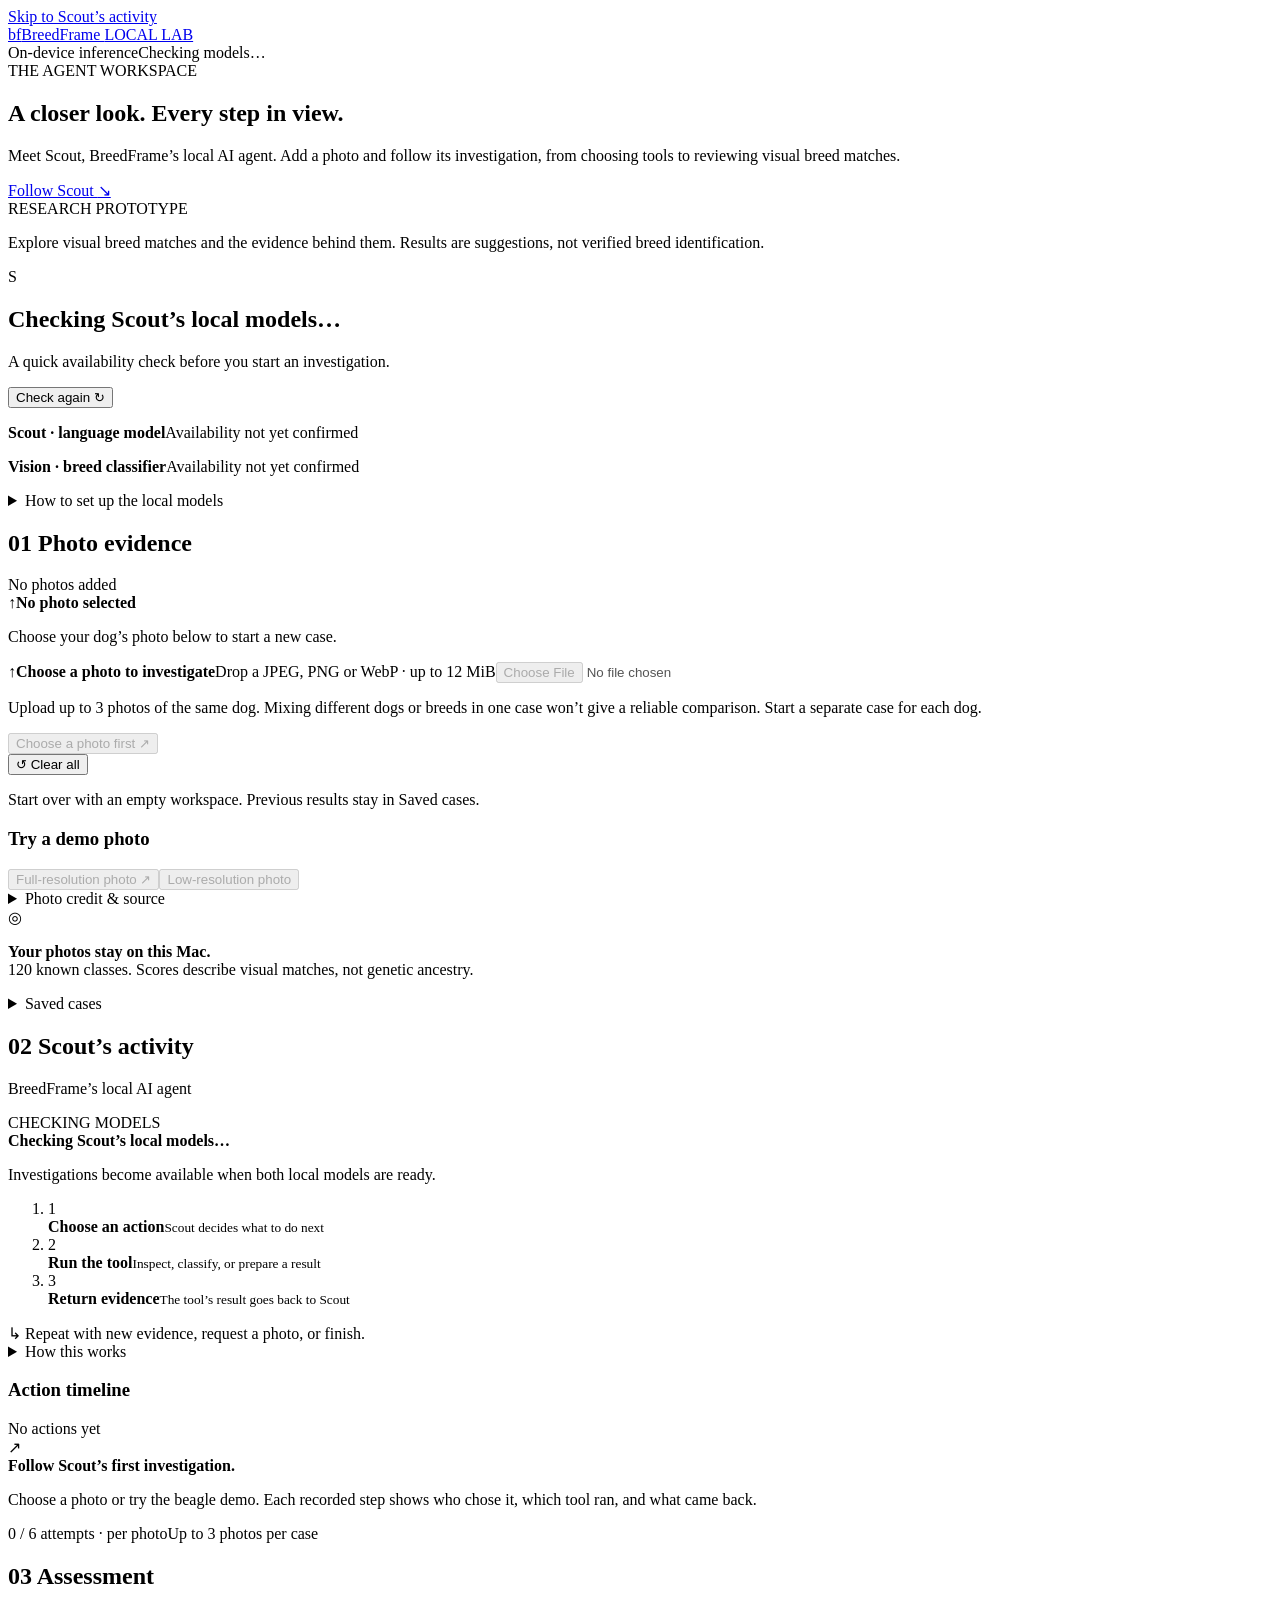
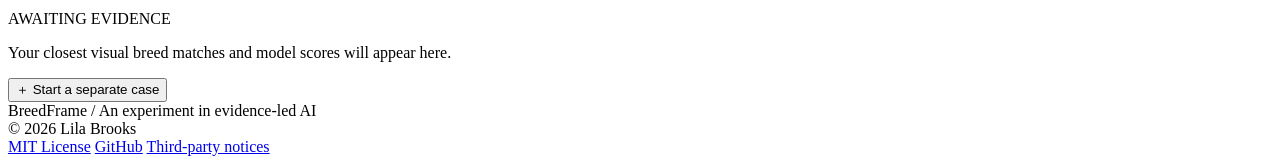
==== commit 81f4f0b9: "Make setup and classifier checks reproducible" ====
--- a/breedframe/static/index.html
+++ b/breedframe/static/index.html
@@ -99,7 +99,17 @@
         <div class="case-controls"><button id="new-case" class="text-button">＋ Start a separate case</button><a id="export" class="text-button" hidden>Open execution record ↗</a></div>
       </div>
     </section>
-    <footer><span>BreedFrame <span class="footer-divider">/</span> An experiment in evidence-led AI</span><span>Local inference. Visible decisions.</span></footer>
+    <footer>
+      <span>BreedFrame <span class="footer-divider">/</span> An experiment in evidence-led AI</span>
+      <div class="footer-credits">
+        <span>© 2026 Lila Brooks</span>
+        <nav aria-label="Project and license links">
+          <a href="https://github.com/lilabrooks/breedframe/blob/main/LICENSE" target="_blank" rel="noreferrer">MIT License</a>
+          <a href="https://github.com/lilabrooks/breedframe" target="_blank" rel="noreferrer">GitHub</a>
+          <a href="https://github.com/lilabrooks/breedframe/blob/main/THIRD_PARTY_NOTICES.md" target="_blank" rel="noreferrer">Third-party notices</a>
+        </nav>
+      </div>
+    </footer>
   </main>
 </body>
 </html>
